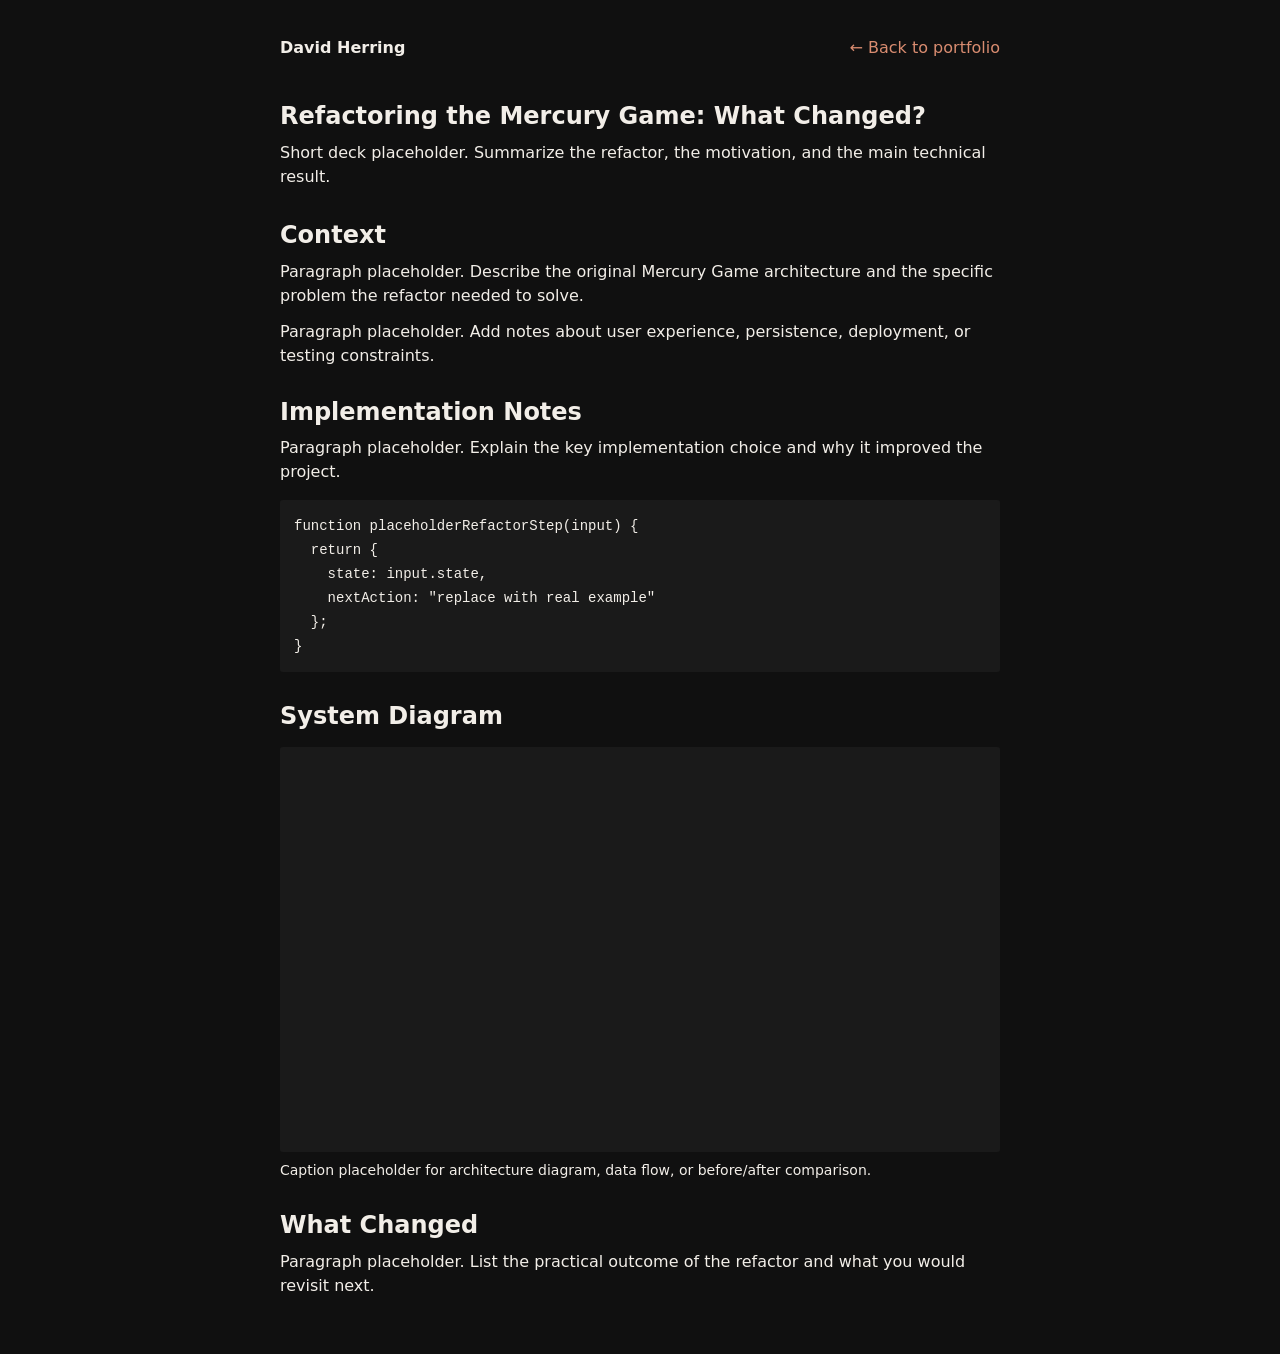
==== articles/mercury-refactor.html @ 1a87becf "Prepare portfolio for publishing" ====
<!doctype html>
<html lang="en">

<head>
  <meta charset="utf-8">
  <meta name="viewport" content="width=device-width, initial-scale=1">
  <title>Refactoring the Mercury Game | David Herring</title>
  <meta name="description" content="Technical article placeholder for the Mercury Game refactor.">
  <link rel="stylesheet" href="../styles.css">
</head>

<body>
  <main class="article-page">
    <header class="article-header">
      <p class="article-site-title">David Herring</p>
      <a href="../index.html">&larr; Back to portfolio</a>
    </header>

    <article class="article-body">
      <header>
        <h1>Refactoring the Mercury Game: What Changed?</h1>
        <p class="article-deck">
          Short deck placeholder. Summarize the refactor, the motivation, and the main technical result.
        </p>
      </header>

      <section>
        <h2>Context</h2>
        <p>
          Paragraph placeholder. Describe the original Mercury Game architecture and the specific problem the refactor
          needed to solve.
        </p>
        <p>
          Paragraph placeholder. Add notes about user experience, persistence, deployment, or testing constraints.
        </p>
      </section>

      <section>
        <h2>Implementation Notes</h2>
        <p>
          Paragraph placeholder. Explain the key implementation choice and why it improved the project.
        </p>
        <pre><code>function placeholderRefactorStep(input) {
  return {
    state: input.state,
    nextAction: "replace with real example"
  };
}</code></pre>
      </section>

      <section>
        <h2>System Diagram</h2>
        <figure>
          <div class="article-image-placeholder" role="img" aria-label="Diagram placeholder"></div>
          <figcaption>Caption placeholder for architecture diagram, data flow, or before/after comparison.</figcaption>
        </figure>
      </section>

      <section>
        <h2>What Changed</h2>
        <p>
          Paragraph placeholder. List the practical outcome of the refactor and what you would revisit next.
        </p>
      </section>
    </article>
  </main>
</body>

</html>
---- styles.css ----
:root {
  --background: #101010;
  --text: #f2eee8;
  --accent: #D98C70;
  --surface: #1a1a1a;
  --rule: #242424;
  --max-width: 1000px;
}

* {
  box-sizing: border-box;
}

[hidden] {
  display: none !important;
}

html {
  color-scheme: dark;
}

body {
  margin: 0;
  background: var(--background);
  color: var(--text);
  font-family: ui-sans-serif, system-ui, -apple-system, BlinkMacSystemFont, "Segoe UI", sans-serif;
  font-size: 16px;
  line-height: 1.5;
}

a {
  color: var(--accent);
  text-decoration: none;
}

a:hover,
a:focus-visible {
  color: var(--accent);
}

a:focus-visible,
button:focus-visible {
  outline: 1px solid var(--accent);
  outline-offset: 3px;
}

.page,
.footer {
  width: min(calc(100% - 40px), var(--max-width));
  margin-inline: auto;
}

.intro {
  padding: 36px 0 32px;
}

.intro__topline {
  display: flex;
  align-items: baseline;
  justify-content: space-between;
  gap: 24px;
  margin-bottom: 8px;
}

h1,
h2,
p {
  margin: 0;
}

h1,
h2 {
  color: var(--text);
  font-weight: 600;
  letter-spacing: 0;
  line-height: 1.2;
}

h1,
h2 {
  font-size: 24px;
}

.links,
.actions {
  display: flex;
  flex-wrap: wrap;
  gap: 10px 16px;
  font-size: 15px;
}

.actions {
  flex-direction: column;
  gap: 4px;
}

.subtitle {
  font-size: 15px;
  margin-bottom: 22px;
}

.bio,
.more {
  max-width: 680px;
}

.about h2 {
  margin-bottom: 8px;
}

.more {
  margin-top: 0;
}

.more p {
  margin-top: 12px;
}

.text-button {
  appearance: none;
  background: none;
  border: 0;
  color: var(--accent);
  cursor: pointer;
  display: inline-block;
  font-size: 15px;
  font: inherit;
  margin: 8px 0 0;
  padding: 0;
  text-align: left;
}

.more .text-button {
  margin-top: 12px;
}

.project {
  padding: 34px 0 42px;
}

.project+.project {
  border-top: 1px solid var(--rule);
}

.project__heading {
  margin-bottom: 16px;
}

.project__heading p,
.video__meta {
  color: var(--text);
  font-size: 15px;
  margin-top: 5px;
}

.feature {
  display: grid;
  grid-template-columns: minmax(0, 3fr) minmax(220px, 1fr);
  column-gap: 44px;
  align-items: center;
}

.screenshot {
  aspect-ratio: 2.5 / 1;
  background: var(--surface);
  border-radius: 3px;
  color: var(--text);
  display: grid;
  max-height: 300px;
  min-height: 200px;
  place-items: center;
  text-align: center;
  overflow: hidden;
}

.screenshot img {
  border-radius: 3px;
  display: block;
  width: 100%;
  height: auto;
}

.screenshot span,
.video__thumb::after {
  font-size: 12px;
}

.feature__copy p {
  margin-bottom: 14px;
}

.feature__copy p:last-child {
  margin-bottom: 0;
}

.videos {
  display: grid;
  grid-template-columns: repeat(3, 240px);
  justify-content: space-between;
  margin-top: 24px;
}

.video {
  min-width: 0;
}

.video__thumb {
  aspect-ratio: 16 / 9;
  background: var(--surface);
  border-radius: 3px;
  display: grid;
  margin-bottom: 8px;
  place-items: center;
}

.video__thumb::after {
  color: var(--text);
  content: "Video thumbnail";
}

.video__title {
  font-weight: 600;
}

.video p:last-child {
  font-size: 15px;
  line-height: 1.45;
  margin-top: 5px;
}

.article-teaser {
  margin-top: 26px;
  max-width: 680px;
}

.article-teaser p {
  font-size: 15px;
}

.article-teaser__label {
  margin-bottom: 5px;
}

.article-teaser__title {
  font-weight: 600;
  margin-bottom: 5px;
}

.footer {
  font-size: 14px;
  padding: 0 0 32px;
}

.article-page {
  width: min(calc(100% - 40px), 720px);
  margin-inline: auto;
}

.article-header {
  display: flex;
  align-items: baseline;
  justify-content: space-between;
  gap: 24px;
  padding: 36px 0 42px;
}

.article-site-title {
  font-weight: 600;
}

.article-body {
  padding-bottom: 56px;
}

.article-body header {
  margin-bottom: 32px;
}

.article-deck {
  margin-top: 10px;
}

.article-body section {
  margin-top: 30px;
}

.article-body h2 {
  margin-bottom: 10px;
}

.article-body p + p {
  margin-top: 12px;
}

pre {
  background: var(--surface);
  border-radius: 3px;
  margin: 16px 0 0;
  overflow-x: auto;
  padding: 14px;
}

code {
  font-family: ui-monospace, SFMono-Regular, Menlo, Monaco, Consolas, "Liberation Mono", monospace;
  font-size: 14px;
}

figure {
  margin: 16px 0 0;
}

.article-body img {
  border-radius: 3px;
  display: block;
  height: auto;
  max-width: 100%;
}

.article-image-placeholder {
  aspect-ratio: 16 / 9;
  background: var(--surface);
  border-radius: 3px;
  width: 100%;
}

figcaption {
  font-size: 14px;
  margin-top: 8px;
}

@media (max-width: 760px) {

  .page,
  .footer {
    width: min(calc(100% - 32px), var(--max-width));
  }

  .intro {
    padding-top: 28px;
  }

  .intro__topline,
  .feature,
  .videos {
    display: block;
  }

  .links {
    margin-top: 10px;
  }

  .project {
    padding: 30px 0 36px;
  }

  .screenshot {
    aspect-ratio: 2.5 / 1;
    max-height: none;
    min-height: 120px;
  }

  .feature__copy {
    margin-top: 16px;
  }

  .video {
    margin-top: 22px;
    max-width: 220px;
  }

  .article-header {
    display: block;
    padding-top: 28px;
  }

  .article-header a {
    display: inline-block;
    margin-top: 10px;
  }
}
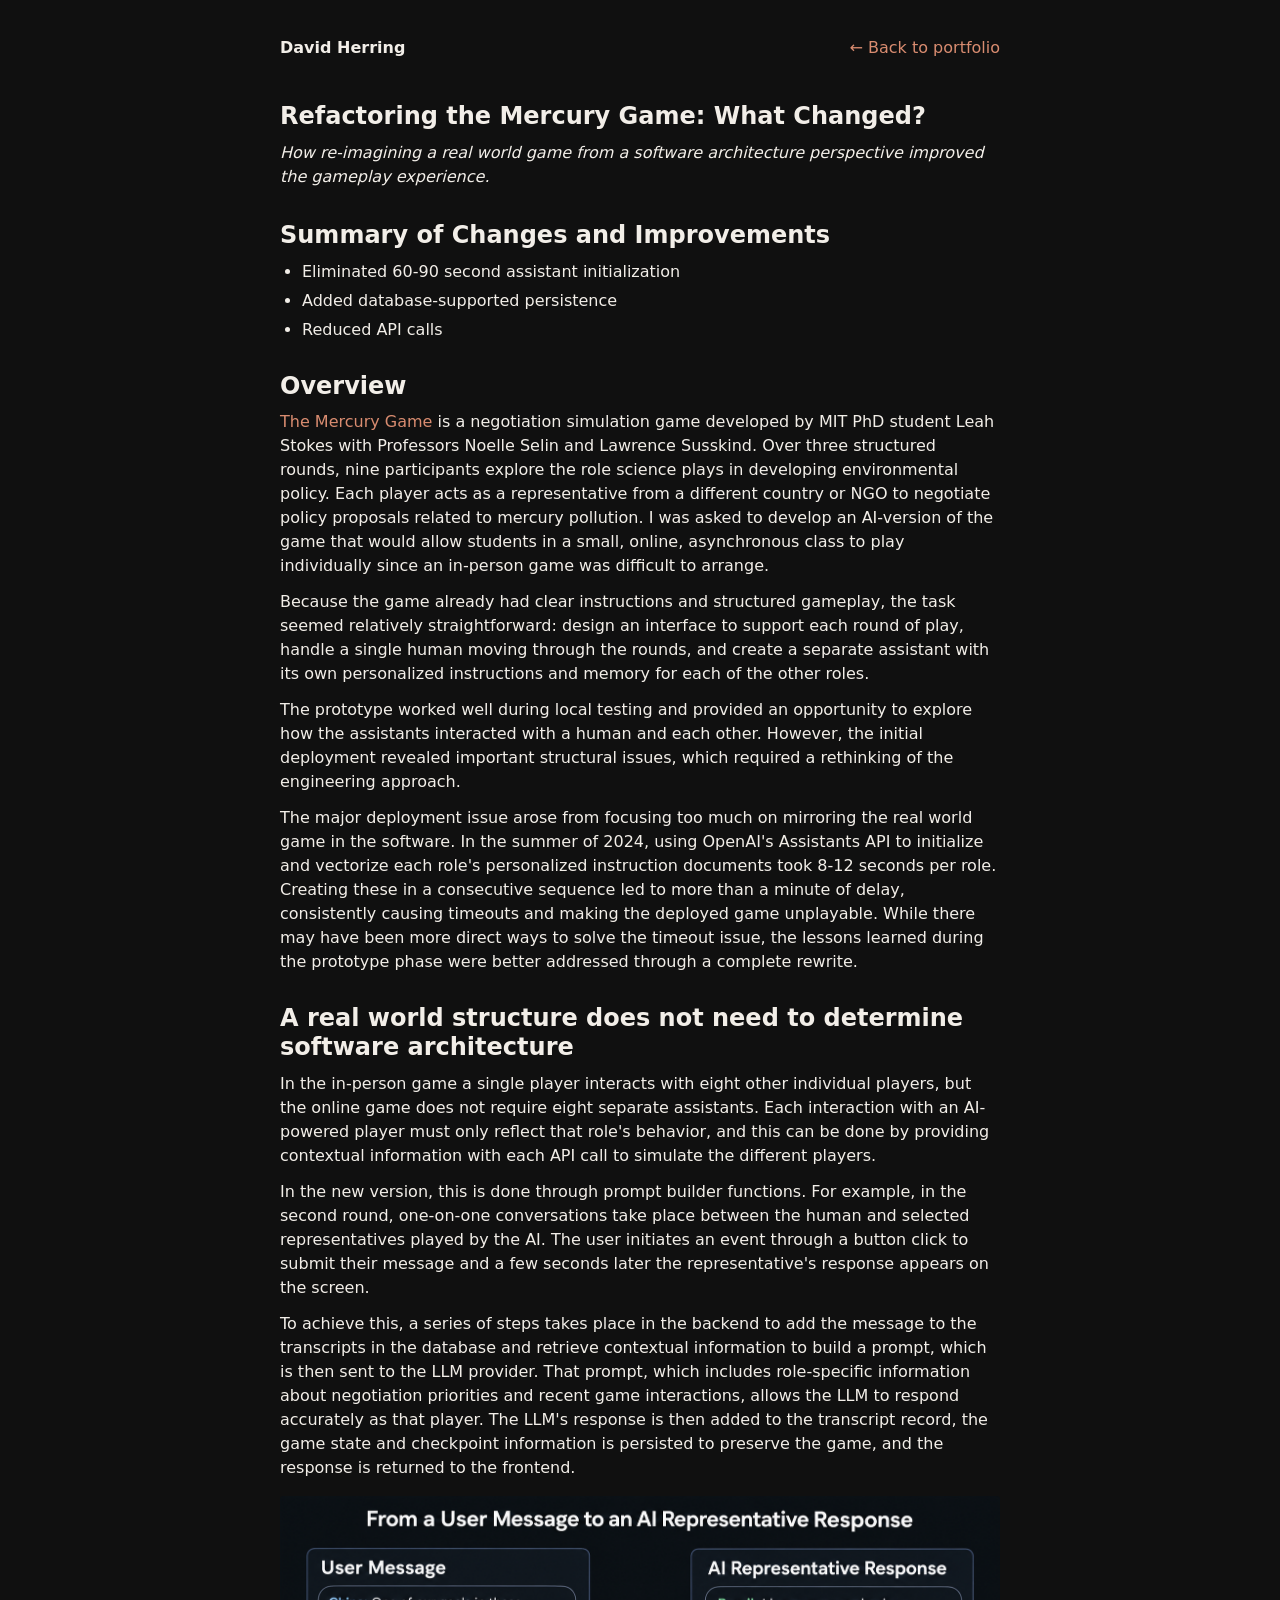
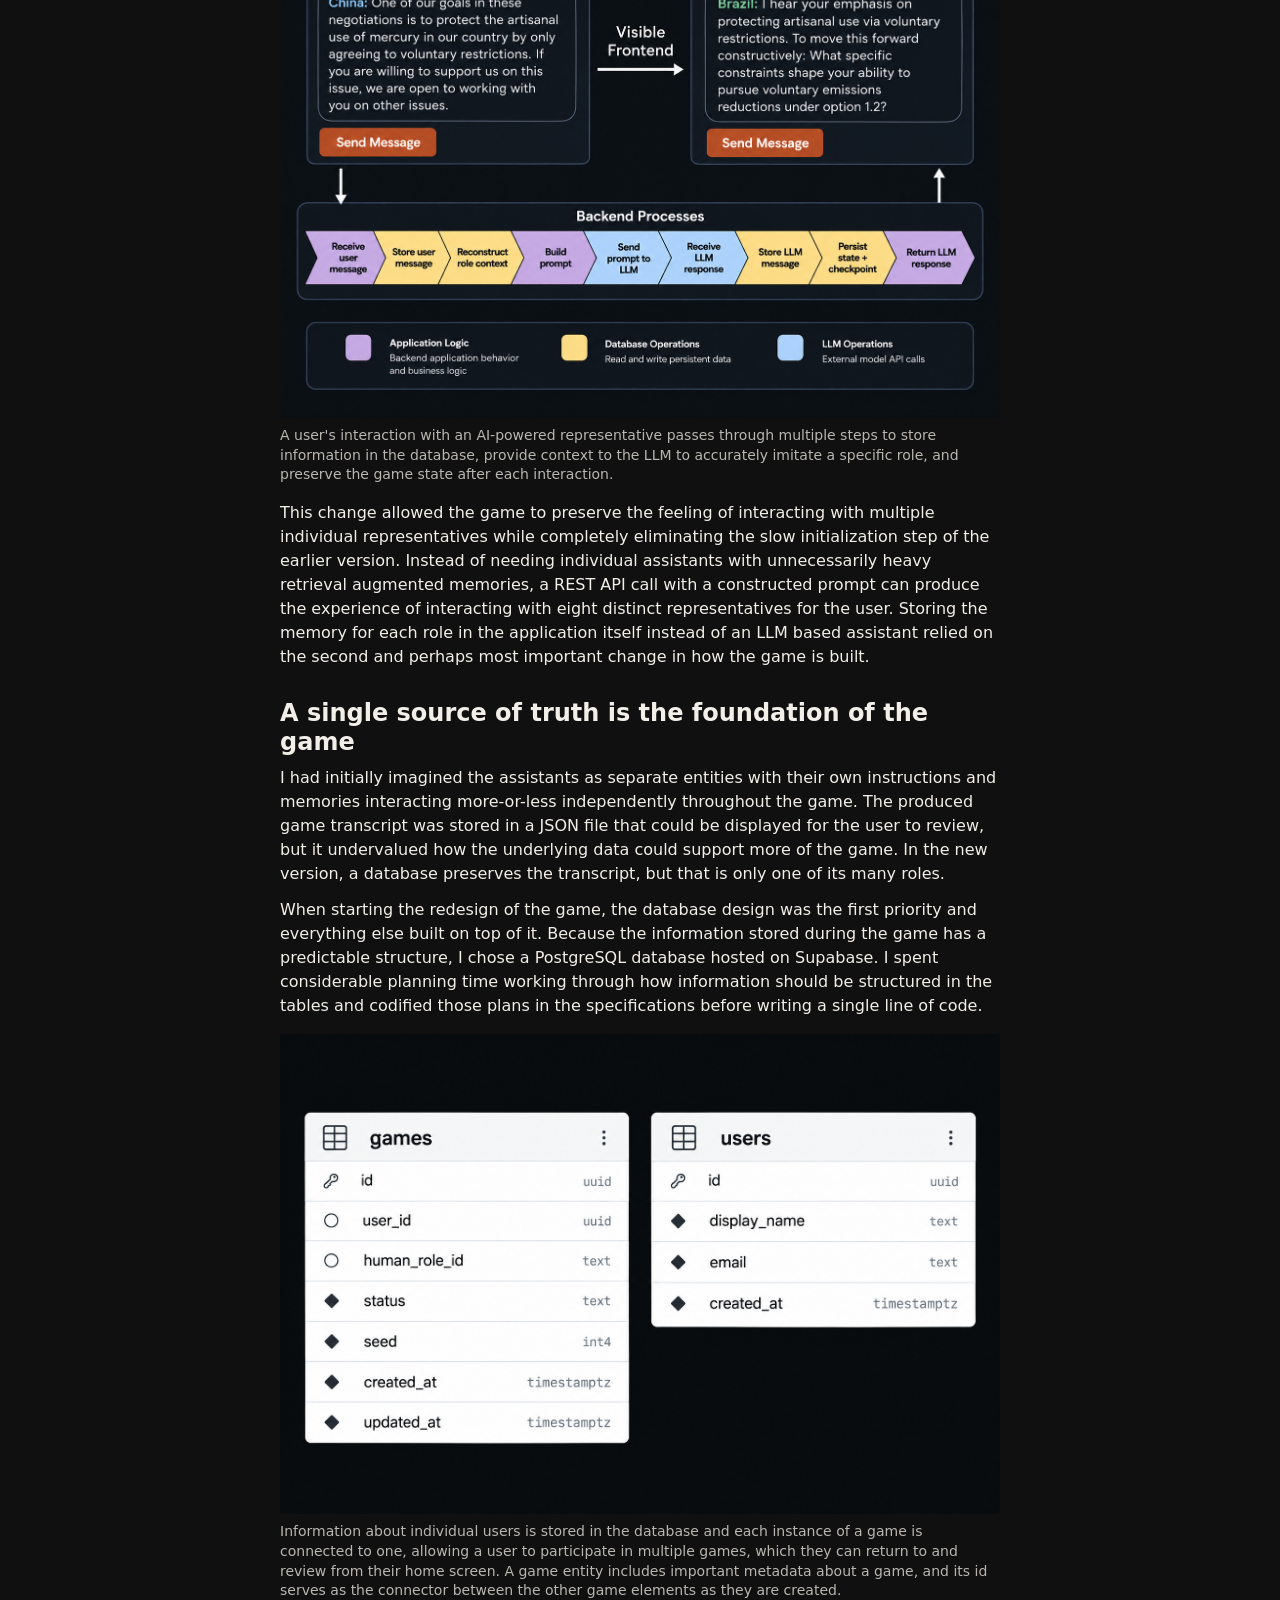
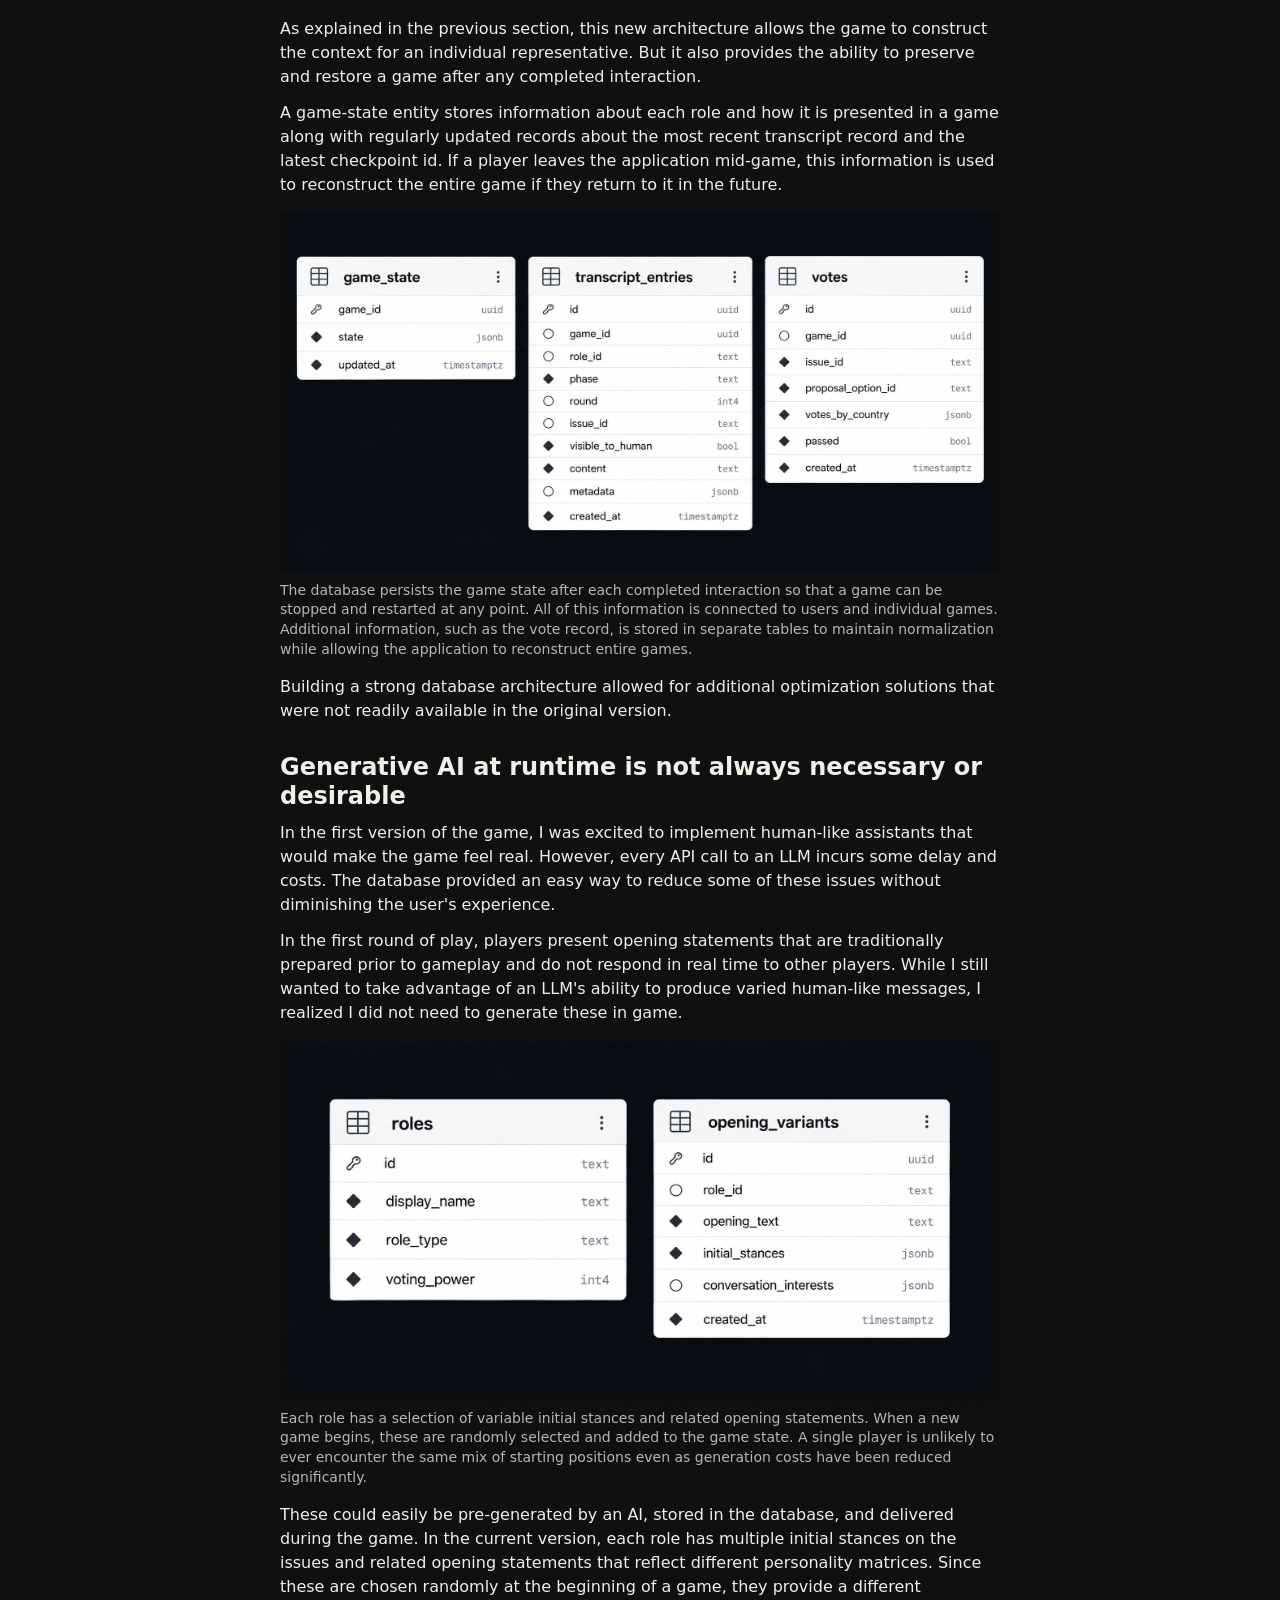
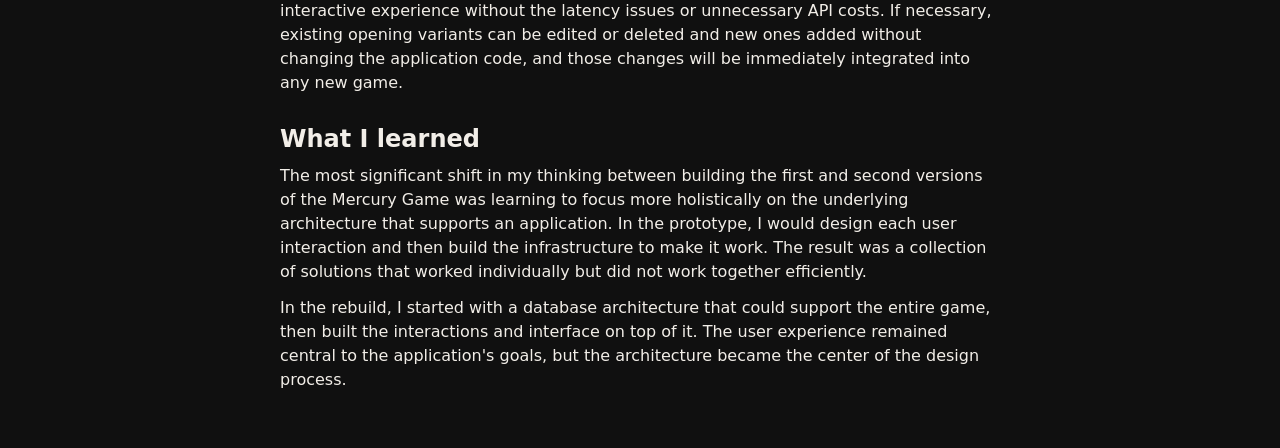
==== commit 7cbf4662: "Add Mercury Refactor article" ====
--- a/articles/mercury-refactor.html
+++ b/articles/mercury-refactor.html
@@ -5,7 +5,8 @@
   <meta charset="utf-8">
   <meta name="viewport" content="width=device-width, initial-scale=1">
   <title>Refactoring the Mercury Game | David Herring</title>
-  <meta name="description" content="Technical article placeholder for the Mercury Game refactor.">
+  <meta name="description"
+    content="How re-imagining a real-world game from a software architecture perspective improved the gameplay experience.">
   <link rel="stylesheet" href="../styles.css">
 </head>
 
@@ -20,46 +21,180 @@
       <header>
         <h1>Refactoring the Mercury Game: What Changed?</h1>
         <p class="article-deck">
-          Short deck placeholder. Summarize the refactor, the motivation, and the main technical result.
+          How re-imagining a real world game from a software architecture perspective improved the gameplay experience.
         </p>
       </header>
 
       <section>
-        <h2>Context</h2>
-        <p>
-          Paragraph placeholder. Describe the original Mercury Game architecture and the specific problem the refactor
-          needed to solve.
-        </p>
-        <p>
-          Paragraph placeholder. Add notes about user experience, persistence, deployment, or testing constraints.
-        </p>
-      </section>
-
-      <section>
-        <h2>Implementation Notes</h2>
-        <p>
-          Paragraph placeholder. Explain the key implementation choice and why it improved the project.
-        </p>
-        <pre><code>function placeholderRefactorStep(input) {
-  return {
-    state: input.state,
-    nextAction: "replace with real example"
-  };
-}</code></pre>
-      </section>
-
-      <section>
-        <h2>System Diagram</h2>
-        <figure>
-          <div class="article-image-placeholder" role="img" aria-label="Diagram placeholder"></div>
-          <figcaption>Caption placeholder for architecture diagram, data flow, or before/after comparison.</figcaption>
-        </figure>
-      </section>
-
-      <section>
-        <h2>What Changed</h2>
-        <p>
-          Paragraph placeholder. List the practical outcome of the refactor and what you would revisit next.
+        <h2>Summary of Changes and Improvements</h2>
+        <ul>
+          <li>Eliminated 60-90 second assistant initialization</li>
+          <li>Added database-supported persistence</li>
+          <li>Reduced API calls</li>
+        </ul>
+      </section>
+
+      <section>
+        <h2>Overview</h2>
+        <p>
+          <a href="https://www.pon.harvard.edu/research_projects/negotiation-pedagogy-program-on-negotiation/the-mercury-game-teaching-about-the-role-of-scientific-information-in-international-environmental-negotiations/"
+            target="_blank" rel="noreferrer">The Mercury Game</a> is a negotiation simulation game developed by MIT PhD
+          student Leah Stokes with Professors Noelle Selin and Lawrence Susskind. Over three structured rounds, nine
+          participants explore the role science plays in developing environmental policy. Each player acts as a
+          representative from a different country or NGO to negotiate policy proposals related to mercury pollution. I
+          was asked to develop an AI-version of the game that would allow students in a small, online, asynchronous
+          class to play individually since an in-person game was difficult to arrange.
+        </p>
+        <p>
+          Because the game already had clear instructions and structured gameplay, the task seemed relatively
+          straightforward: design an interface to support each round of play, handle a single human moving through the
+          rounds, and create a separate assistant with its own personalized instructions and memory for each of the
+          other roles.
+        </p>
+        <p>
+          The prototype worked well during local testing and provided an opportunity to explore how the assistants
+          interacted with a human and each other. However, the initial deployment revealed important structural issues,
+          which required a rethinking of the engineering approach.
+        </p>
+        <p>
+          The major deployment issue arose from focusing too much on mirroring the real world game in the software. In
+          the summer of 2024, using OpenAI's Assistants API to initialize and vectorize each role's personalized
+          instruction documents took 8-12 seconds per role. Creating these in a consecutive sequence led to more than a
+          minute of delay, consistently causing timeouts and making the deployed game unplayable. While there may have
+          been more direct ways to solve the timeout issue, the lessons learned during the prototype phase were better
+          addressed through a complete rewrite.
+        </p>
+      </section>
+
+      <section>
+        <h2>A real world structure does not need to determine software architecture</h2>
+        <p>
+          In the in-person game a single player interacts with eight other individual players, but the online game does
+          not require eight separate assistants. Each interaction with an AI-powered player must only reflect that
+          role's behavior, and this can be done by providing contextual information with each API call to simulate the
+          different players.
+        </p>
+        <p>
+          In the new version, this is done through prompt builder functions. For example, in the second round,
+          one-on-one conversations take place between the human and selected representatives played by the AI. The user
+          initiates an event through a button click to submit their message and a few seconds later the representative's
+          response appears on the screen.
+        </p>
+        <p>
+          To achieve this, a series of steps takes place in the backend to add the message to the transcripts in the
+          database and retrieve contextual information to build a prompt, which is then sent to the LLM provider. That
+          prompt, which includes role-specific information about negotiation priorities and recent game interactions,
+          allows the LLM to respond accurately as that player. The LLM's response is then added to the transcript
+          record, the game state and checkpoint information is persisted to preserve the game, and the response is
+          returned to the frontend.
+        </p>
+        <figure>
+          <img src="../assets/mercury_backend_diagram.png"
+            alt="Backend flow for an interaction with an AI-powered Mercury Game representative">
+          <figcaption>A user's interaction with an AI-powered representative passes through multiple steps to store
+            information in the database, provide context to the LLM to accurately imitate a specific role, and preserve
+            the game state after each interaction.</figcaption>
+        </figure>
+        <p>
+          This change allowed the game to preserve the feeling of interacting with multiple individual representatives
+          while completely eliminating the slow initialization step of the earlier version. Instead of needing
+          individual assistants with unnecessarily heavy retrieval augmented memories, a REST API call with a
+          constructed prompt can produce the experience of interacting with eight distinct representatives for the
+          user. Storing the memory for each role in the application itself instead of an LLM based assistant relied on
+          the second and perhaps most important change in how the game is built.
+        </p>
+      </section>
+
+      <section>
+        <h2>A single source of truth is the foundation of the game</h2>
+        <p>
+          I had initially imagined the assistants as separate entities with their own instructions and memories
+          interacting more-or-less independently throughout the game. The produced game transcript was stored in a JSON
+          file that could be displayed for the user to review, but it undervalued how the underlying data could support
+          more of the game. In the new version, a database preserves the transcript, but that is only one of its many
+          roles.
+        </p>
+        <p>
+          When starting the redesign of the game, the database design was the first priority and everything else built
+          on top of it. Because the information stored during the game has a predictable structure, I chose a PostgreSQL
+          database hosted on Supabase. I spent considerable planning time working through how information should be
+          structured in the tables and codified those plans in the specifications before writing a single line of code.
+        </p>
+        <figure>
+          <img src="../assets/mercury_schema-games_users.png"
+            alt="Database schema relationship between Mercury Game users and games">
+          <figcaption>Information about individual users is stored in the database and each instance of a game is
+            connected to one, allowing a user to participate in multiple games, which they can return to and review from
+            their home screen. A game entity includes important metadata about a game, and its id serves as the connector
+            between the other game elements as they are created.</figcaption>
+        </figure>
+        <p>
+          As explained in the previous section, this new architecture allows the game to construct the context for an
+          individual representative. But it also provides the ability to preserve and restore a game after any completed
+          interaction.
+        </p>
+        <p>
+          A game-state entity stores information about each role and how it is presented in a game along with regularly
+          updated records about the most recent transcript record and the latest checkpoint id. If a player leaves the
+          application mid-game, this information is used to reconstruct the entire game if they return to it in the
+          future.
+        </p>
+        <figure>
+          <img src="../assets/mercury_schema-state_transcripts_votes.png"
+            alt="Database schema relationships among game state, transcripts, and votes">
+          <figcaption>The database persists the game state after each completed interaction so that a game can be stopped
+            and restarted at any point. All of this information is connected to users and individual games. Additional
+            information, such as the vote record, is stored in separate tables to maintain normalization while allowing
+            the application to reconstruct entire games.</figcaption>
+        </figure>
+        <p>
+          Building a strong database architecture allowed for additional optimization solutions that were not readily
+          available in the original version.
+        </p>
+      </section>
+
+      <section>
+        <h2>Generative AI at runtime is not always necessary or desirable</h2>
+        <p>
+          In the first version of the game, I was excited to implement human-like assistants that would make the game
+          feel real. However, every API call to an LLM incurs some delay and costs. The database provided an easy way to
+          reduce some of these issues without diminishing the user's experience.
+        </p>
+        <p>
+          In the first round of play, players present opening statements that are traditionally prepared prior to
+          gameplay and do not respond in real time to other players. While I still wanted to take advantage of an LLM's
+          ability to produce varied human-like messages, I realized I did not need to generate these in game.
+        </p>
+        <figure>
+          <img src="../assets/mercury_schema-roles_variants.png"
+            alt="Database schema relationship between Mercury Game roles and opening variants">
+          <figcaption>Each role has a selection of variable initial stances and related opening statements. When a new
+            game begins, these are randomly selected and added to the game state. A single player is unlikely to ever
+            encounter the same mix of starting positions even as generation costs have been reduced significantly.
+          </figcaption>
+        </figure>
+        <p>
+          These could easily be pre-generated by an AI, stored in the database, and delivered during the game. In the
+          current version, each role has multiple initial stances on the issues and related opening statements that
+          reflect different personality matrices. Since these are chosen randomly at the beginning of a game, they
+          provide a different interactive experience without the latency issues or unnecessary API costs. If necessary,
+          existing opening variants can be edited or deleted and new ones added without changing the application code,
+          and those changes will be immediately integrated into any new game.
+        </p>
+      </section>
+
+      <section>
+        <h2>What I learned</h2>
+        <p>
+          The most significant shift in my thinking between building the first and second versions of the Mercury Game
+          was learning to focus more holistically on the underlying architecture that supports an application. In the
+          prototype, I would design each user interaction and then build the infrastructure to make it work. The result
+          was a collection of solutions that worked individually but did not work together efficiently.
+        </p>
+        <p>
+          In the rebuild, I started with a database architecture that could support the entire game, then built the
+          interactions and interface on top of it. The user experience remained central to the application's goals, but
+          the architecture became the center of the design process.
         </p>
       </section>
     </article>
--- a/styles.css
+++ b/styles.css
@@ -208,14 +208,15 @@
   aspect-ratio: 16 / 9;
   background: var(--surface);
   border-radius: 3px;
-  display: grid;
   margin-bottom: 8px;
-  place-items: center;
-}
-
-.video__thumb::after {
-  color: var(--text);
-  content: "Video thumbnail";
+  overflow: hidden;
+}
+
+.video__thumb img {
+  display: block;
+  width: 100%;
+  height: 100%;
+  object-fit: cover;
 }
 
 .video__title {
@@ -277,6 +278,7 @@
 }
 
 .article-deck {
+  font-style: italic;
   margin-top: 10px;
 }
 
@@ -288,8 +290,17 @@
   margin-bottom: 10px;
 }
 
-.article-body p + p {
+.article-body p+p {
   margin-top: 12px;
+}
+
+.article-body ul {
+  margin: 0;
+  padding-left: 22px;
+}
+
+.article-body li+li {
+  margin-top: 5px;
 }
 
 pre {
@@ -309,11 +320,15 @@
   margin: 16px 0 0;
 }
 
+.article-body figure+p {
+  margin-top: 16px;
+}
+
 .article-body img {
   border-radius: 3px;
   display: block;
   height: auto;
-  max-width: 100%;
+  width: 100%;
 }
 
 .article-image-placeholder {
@@ -325,7 +340,9 @@
 
 figcaption {
   font-size: 14px;
+  line-height: 1.4;
   margin-top: 8px;
+  opacity: 0.75;
 }
 
 @media (max-width: 760px) {
